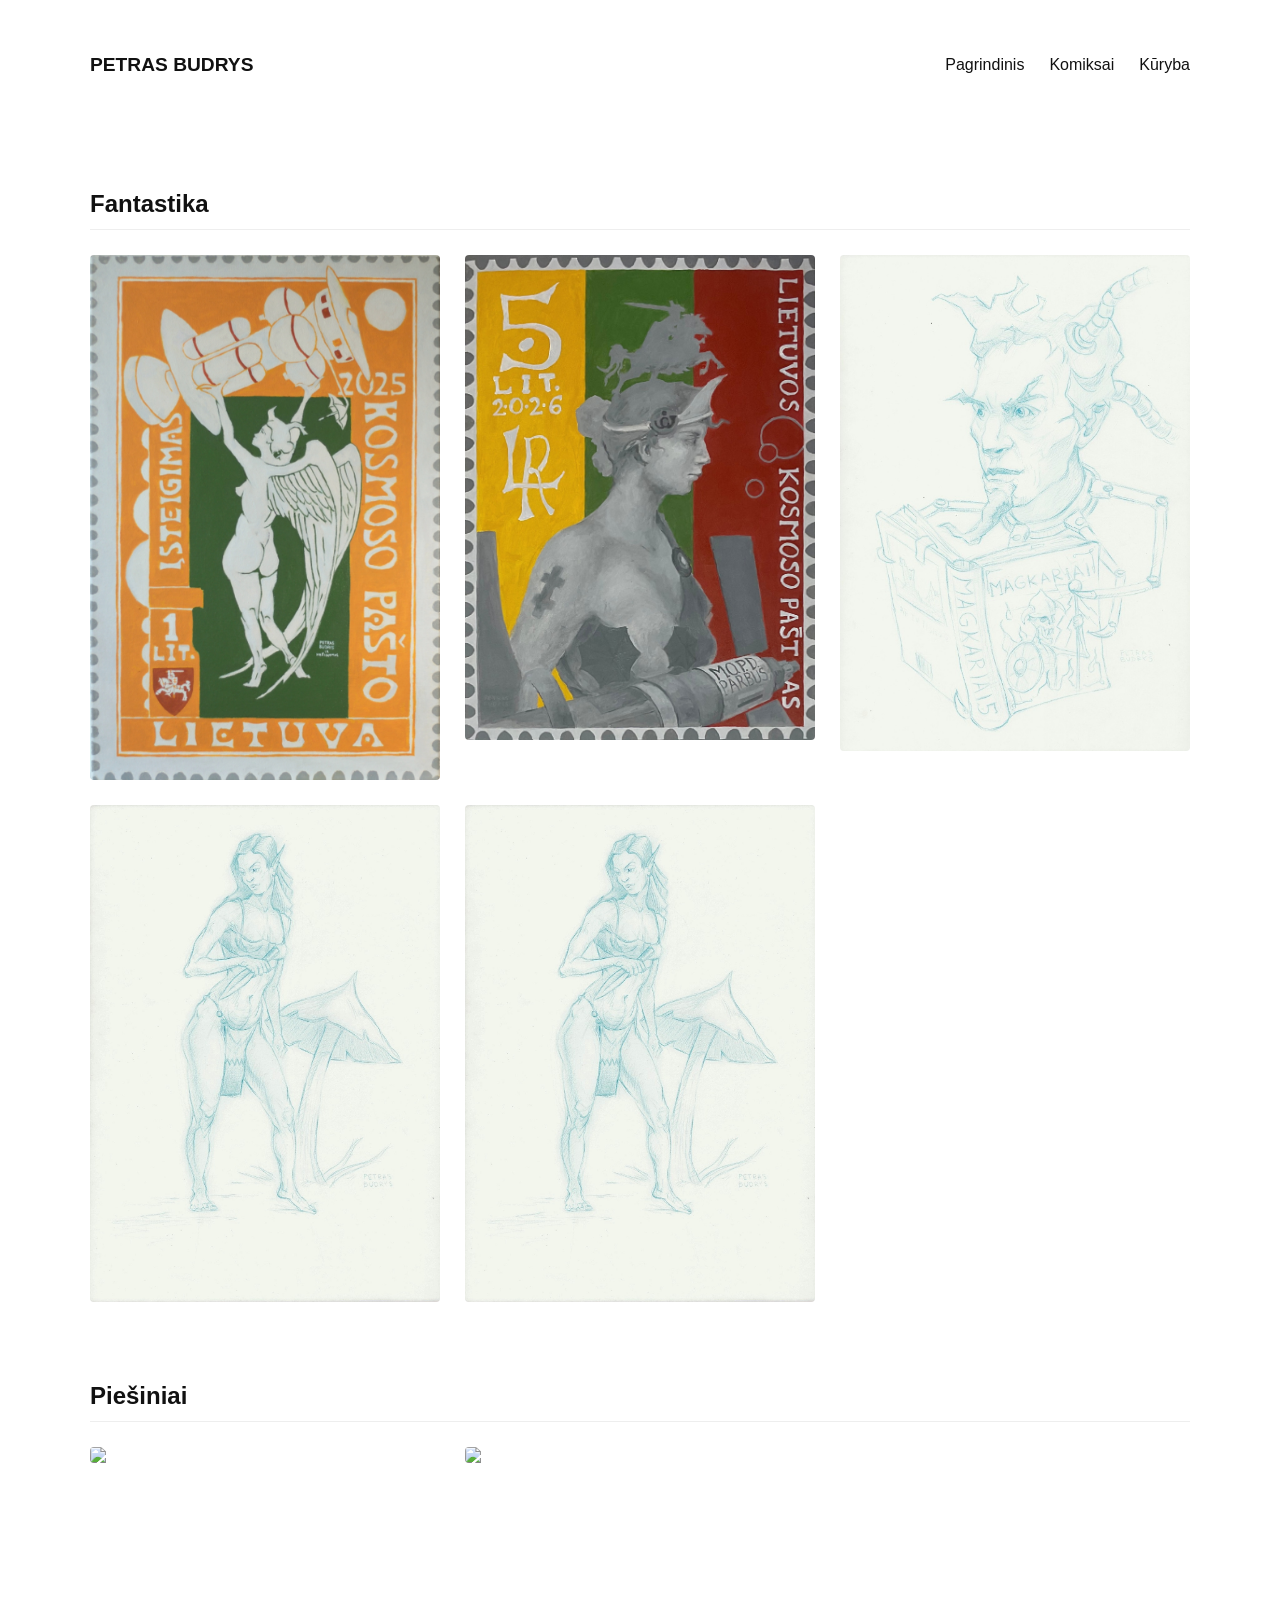
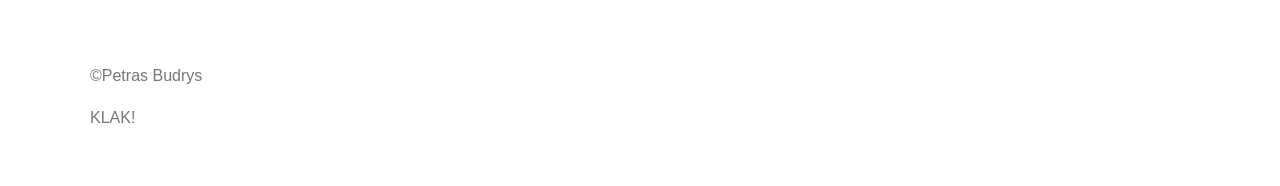
==== artwork.html @ 2ef6b4e8 "Update artwork.html" ====
<!DOCTYPE html>
<html lang="lt">
<head>
  <meta charset="UTF-8" />
  <meta name="viewport" content="width=device-width, initial-scale=1.0" />
  <title>Kūryba</title>
  <link rel="stylesheet" href="style.css" />
</head>
<body>

  <div id="header-placeholder"></div>

  <main>
    <section class="work-section">
      <h2 class="section-title">Fantastika</h2>
      <div class="image-grid">
        <img src="images/fantastika1.jpg">
        <img src="images/fantastika2.jpg">
        <img src="images/fantastika3.jpg">
        <img src="images/fantastika4.jpg">
        <img src="images/fantastika4.jpg">
      </div>
    </section>

    <section class="work-section">
      <h2 class="section-title">Piešiniai</h2>
      <div class="image-grid">
        <img src="images/piesinys1.jpg">
        <img src="images/piesinys2.jpg">
      </div>
    </section>
  </main>

  <div id="footer-placeholder"></div>

  <script src="script.js"></script>
</body>
</html>
---- style.css ----
/* ==================================================
GLOBAL RESET
================================================== */

{
box-sizing: border-box;
}

html {
scroll-behavior: smooth;
}

body {
margin: 0;
padding: 0;
background: #ffffff;
color: #111111;
font-family: Arial, Helvetica, sans-serif;
line-height: 1.6;
}

img {
max-width: 100%;
}

/* ==================================================
SHARED PAGE WIDTH
================================================== */

header,
#site-header,
main,
footer {
width: min(1100px, calc(100% - 60px));
margin-left: auto;
margin-right: auto;
}

/* ==================================================
HEADER
================================================== */

header,
#site-header {
min-height: 80px;
padding: 25px 0;

display: flex;
justify-content: space-between;
align-items: center;


}

.logo {
color: #111111;
text-decoration: none;
font-weight: bold;
font-size: 1.2rem;
}

nav {
display: flex;
align-items: center;
gap: 25px;
}

nav a {
color: #111111;
text-decoration: none;
}

nav a:hover {
text-decoration: underline;
}

/* ==================================================
MAIN CONTENT
================================================== */

main {
padding-top: 60px;
padding-bottom: 80px;
}

/* ==================================================
TYPOGRAPHY
================================================== */

h1,
h2,
h3 {
line-height: 1.2;
}

h1 {
font-size: 42px;
margin-top: 0;
margin-bottom: 30px;
}

h2 {
font-size: 28px;
margin-top: 0;
}

p {
margin-top: 0;
}

/* ==================================================
LANDING PAGE
================================================== */

.intro {
max-width: 700px;
margin-bottom: 100px;
}

.intro h1 {
margin-bottom: 20px;
}

.intro p {
font-size: 20px;
margin-bottom: 15px;
}

.intro p:last-child {
margin-bottom: 0;
}

.intro a {
color: inherit;
}

/* ==================================================
NEWSLETTER
================================================== */

.newsletter {
width: 100%;
max-width: 650px;
margin-bottom: 100px;
}

.newsletter h2 {
margin-bottom: 15px;
}

.newsletter p {
margin-bottom: 25px;
}

/* ==================================================
SUPPORT / KO-FI
================================================== */

.support {
width: 100%;
max-width: 650px;
margin-bottom: 80px;
}

.support h2 {
margin-bottom: 25px;
}

.kofi-button {
display: flex;
align-items: center;
justify-content: flex-start;
margin-bottom: 25px;
}

.kofi-embed-wrapper {
width: 100%;
margin-top: 25px;
overflow: hidden;
}

.kofi-embed-wrapper iframe {
display: block;
width: 100%;
height: 712px;
border: none;
}

/* ==================================================
COMICS PAGE
================================================== */
/* COMICS */

/* COMICS */

.comic {
    margin-bottom: 80px;
    padding-bottom: 60px;
    border-bottom: 1px solid #eeeeee;
}

.comic:last-child {
    border-bottom: none;
    margin-bottom: 40px;
}

.comic-intro {
    display: flex;
    gap: 40px;
    align-items: start;
    margin-bottom: 30px;
}

/* Kept cover at 220px */
.comic-cover {
    width: 220px;
    max-width: 100%;
    height: auto;
    display: block;
    border-radius: 4px;
}

.comic-info h2 {
    margin-top: 0;
    margin-bottom: 10px;
}

.comic-info p {
    margin: 4px 0;
    color: #444444;
}

.comic h3 {
    font-size: 1.0rem;
    margin-bottom: 15px;
    color: #666666;
}

/* Sample pages set to 70% of cover size (~154px) */
.comic-pages {
    display: flex;
    flex-wrap: wrap;
    gap: 15px;
}

.comic-pages img {
    width: 154px; /* Exactly 70% of 220px cover */
    max-width: 100%;
    height: auto;
    display: block;
    border-radius: 3px;
}

/* Mobile responsive */
@media (max-width: 600px) {
    .comic-intro {
        flex-direction: column;
        gap: 20px;
    }

    .comic-pages img {
        width: 130px;
    }
}

/* ==================================================
ARTWORK PAGE
================================================== */

/* ==================================================
   ARTWORK PAGE
================================================== */

.work-section {
    width: 100%;
    margin: 0 0 80px;
}

.section-title {
    width: 100%;
    font-size: 1.5rem;
    font-weight: 600;
    margin: 0 0 25px;
    padding-bottom: 10px;
    border-bottom: 1px solid #eeeeee;
}

.image-grid {
    width: 100%;
    display: grid;
    grid-template-columns: repeat(3, minmax(0, 1fr));
    gap: 25px;
}

.image-grid img {
    width: 100%;
    height: auto;
    display: block;
    object-fit: cover;
    border-radius: 4px;
    transition: opacity 0.2s ease;
}

.image-grid img:hover {
    opacity: 0.85;
}


/* ==================================================
FOOTER
================================================== */

footer {
padding-top: 40px;
padding-bottom: 40px;
color: #777777;
}

/* ==================================================
TABLET
================================================== */

@media (max-width: 900px) {

header,
#site-header,
main,
footer {
    width: min(100% - 40px, 700px);
}

main {
    padding-top: 50px;
    padding-bottom: 60px;
}

.comic-intro {
    grid-template-columns: minmax(220px, 350px) minmax(0, 1fr);
    gap: 40px;
}

.image-grid {
    grid-template-columns: repeat(2, minmax(0, 1fr));
}


}

/* ==================================================
MOBILE
================================================== */

@media (max-width: 700px) {

header,
#site-header {
    width: calc(100% - 30px);
    min-height: auto;
    padding: 20px 0;

    flex-direction: column;
    align-items: flex-start;
    gap: 15px;
}

nav {
    width: 100%;
    flex-wrap: wrap;
    gap: 10px 18px;
}

main {
    width: calc(100% - 30px);
    padding-top: 40px;
    padding-bottom: 50px;
}

footer {
    width: calc(100% - 30px);
}

h1 {
    font-size: 34px;
    margin-bottom: 25px;
}

h2 {
    font-size: 25px;
}

.intro {
    margin-bottom: 70px;
}

.intro p {
    font-size: 18px;
}

.newsletter {
    margin-bottom: 70px;
}

.support {
    margin-bottom: 50px;
}

.comic-intro {
    grid-template-columns: 1fr;
    gap: 30px;
    margin-bottom: 45px;
}

.comic-cover {
    max-width: 500px;
}

.comic-pages {
    grid-template-columns: 1fr;
    gap: 20px;
}

.image-grid {
    grid-template-columns: repeat(2, minmax(0, 1fr));
    gap: 12px;
}


}

/* ==================================================
SMALL PHONES
================================================== */

@media (max-width: 450px) {

header,
#site-header,
main,
footer {
    width: calc(100% - 24px);
}

nav {
    gap: 8px 15px;
}

h1 {
    font-size: 30px;
}

.image-grid {
    grid-template-columns: 1fr;
    gap: 15px;
}

.kofi-embed-wrapper iframe {
    height: 650px;
}


}
img {
  image-orientation: from-image;
}
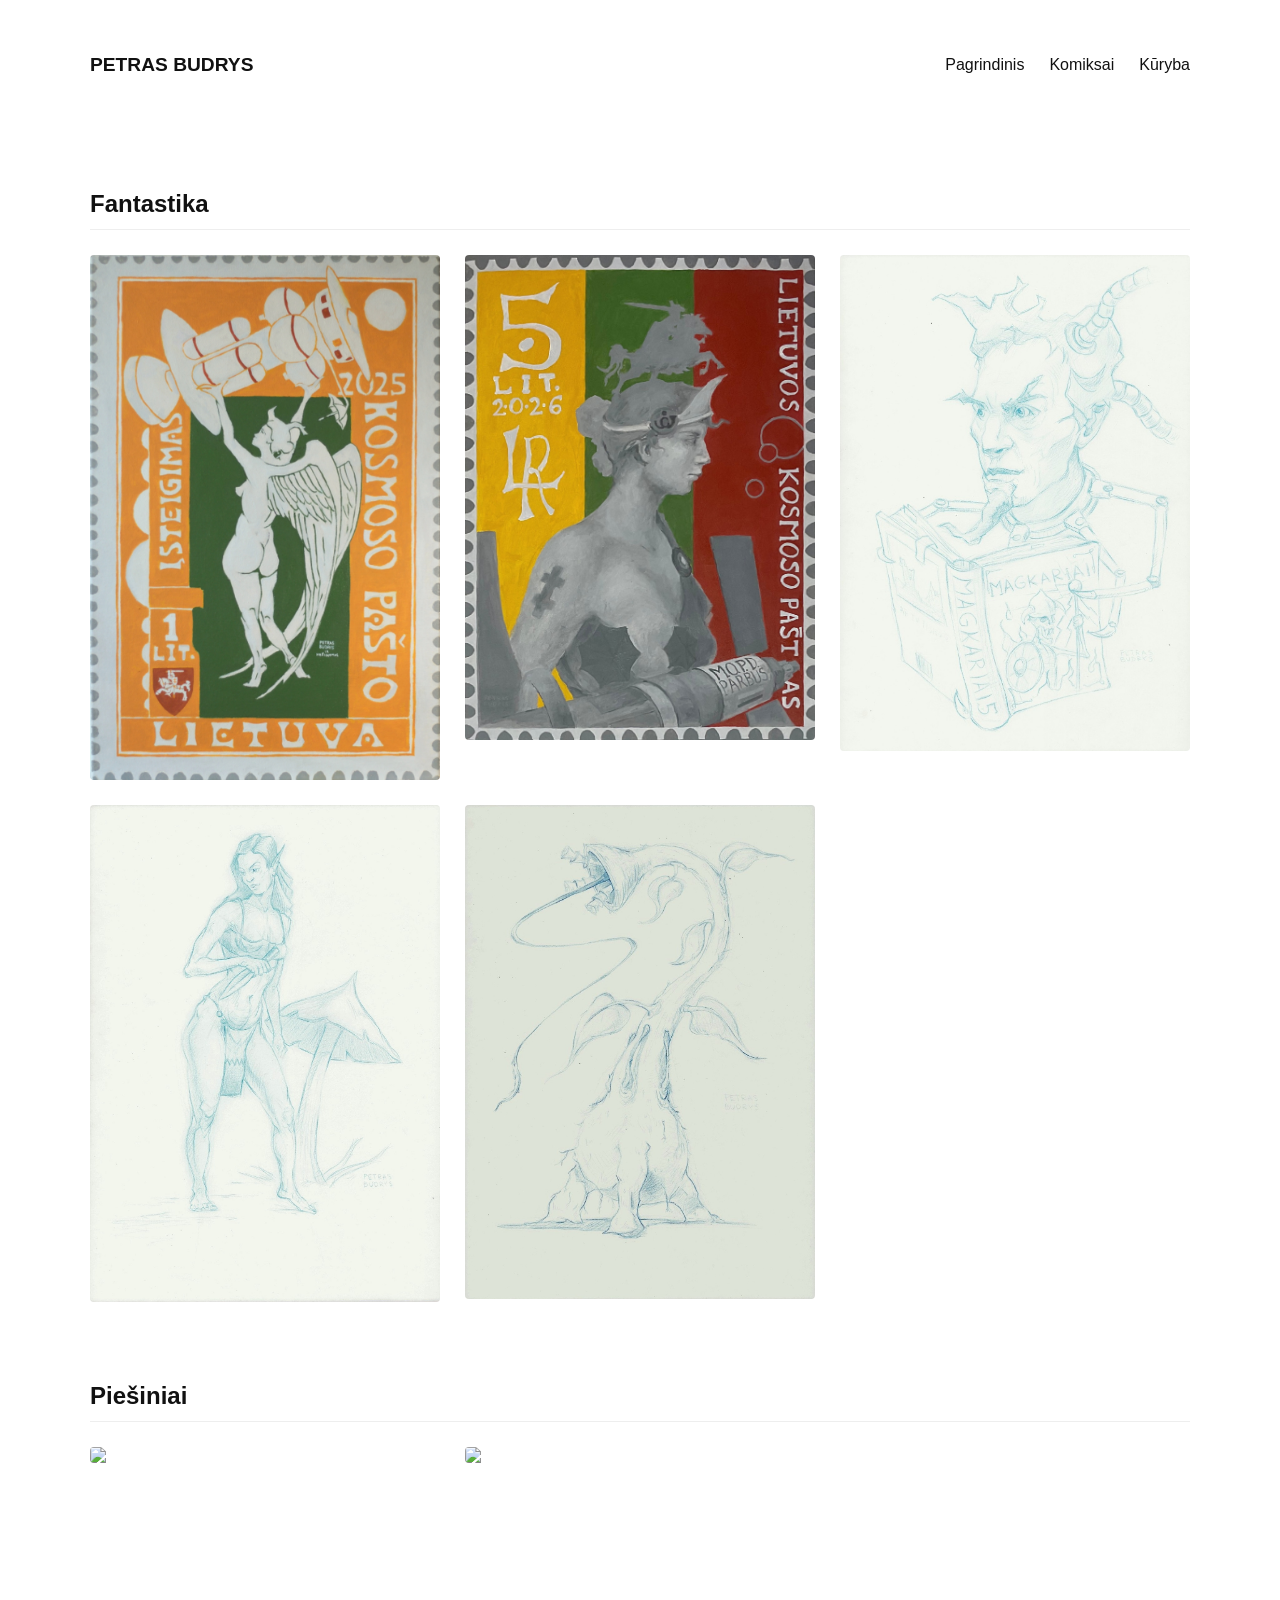
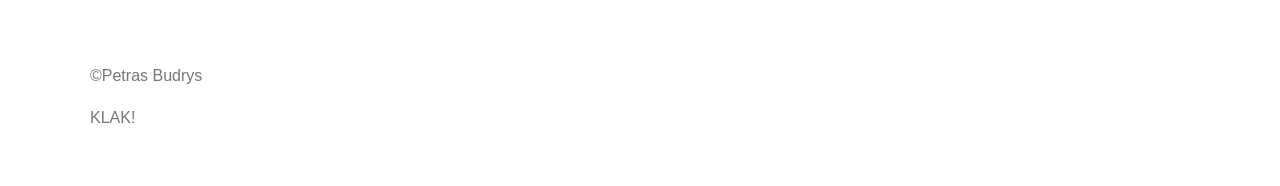
==== commit e6b18c66: "Replace duplicate image with a new image" ====
--- a/artwork.html
+++ b/artwork.html
@@ -18,7 +18,7 @@
         <img src="images/fantastika2.jpg">
         <img src="images/fantastika3.jpg">
         <img src="images/fantastika4.jpg">
-        <img src="images/fantastika4.jpg">
+        <img src="images/fantastika5.jpg">
       </div>
     </section>
 
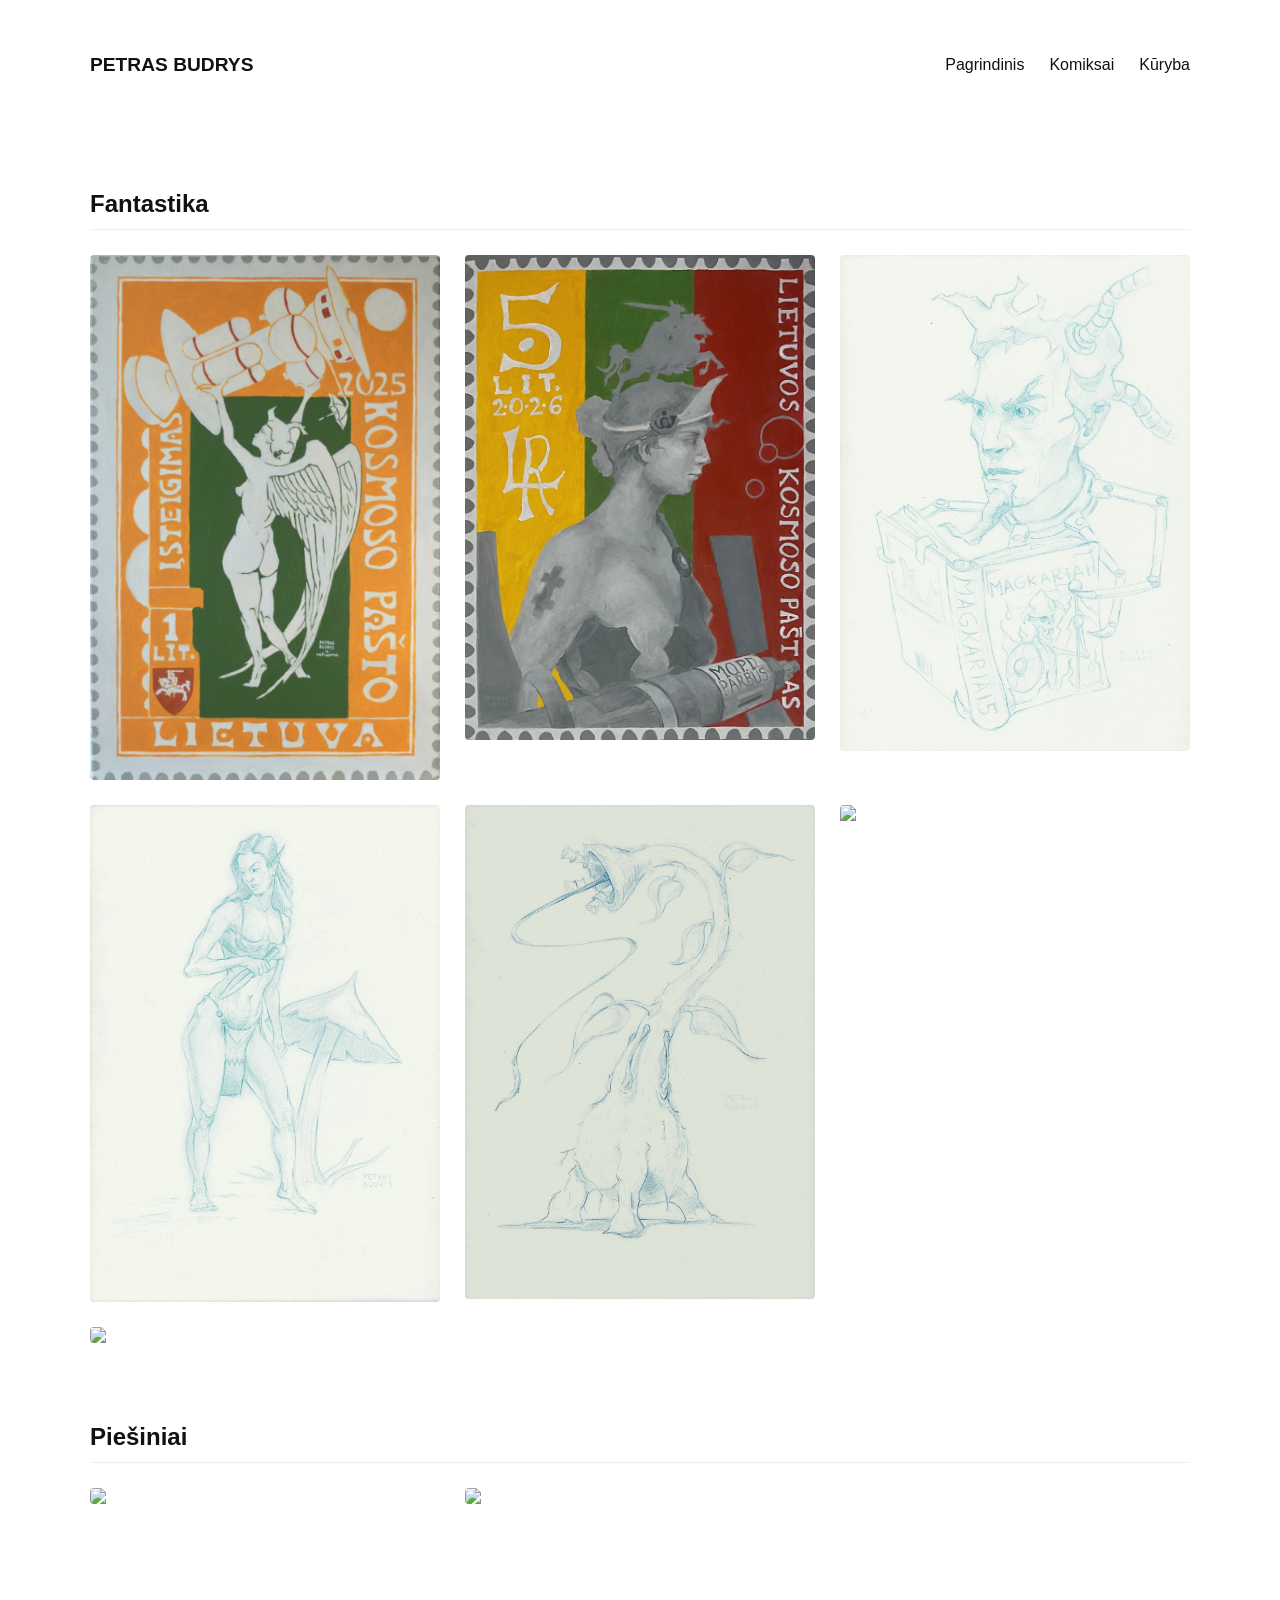
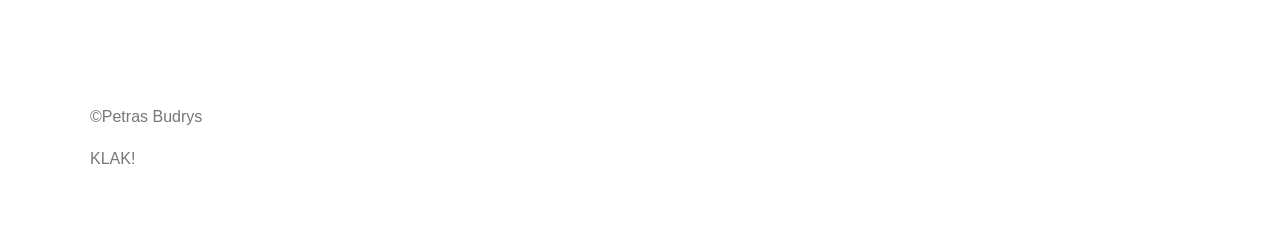
==== commit 3a7c7ce1: "Update artwork.html" ====
--- a/artwork.html
+++ b/artwork.html
@@ -19,6 +19,8 @@
         <img src="images/fantastika3.jpg">
         <img src="images/fantastika4.jpg">
         <img src="images/fantastika5.jpg">
+        <img src="images/fantastika6.jpg">
+        <img src="images/fantastika7.jpg">
       </div>
     </section>
 
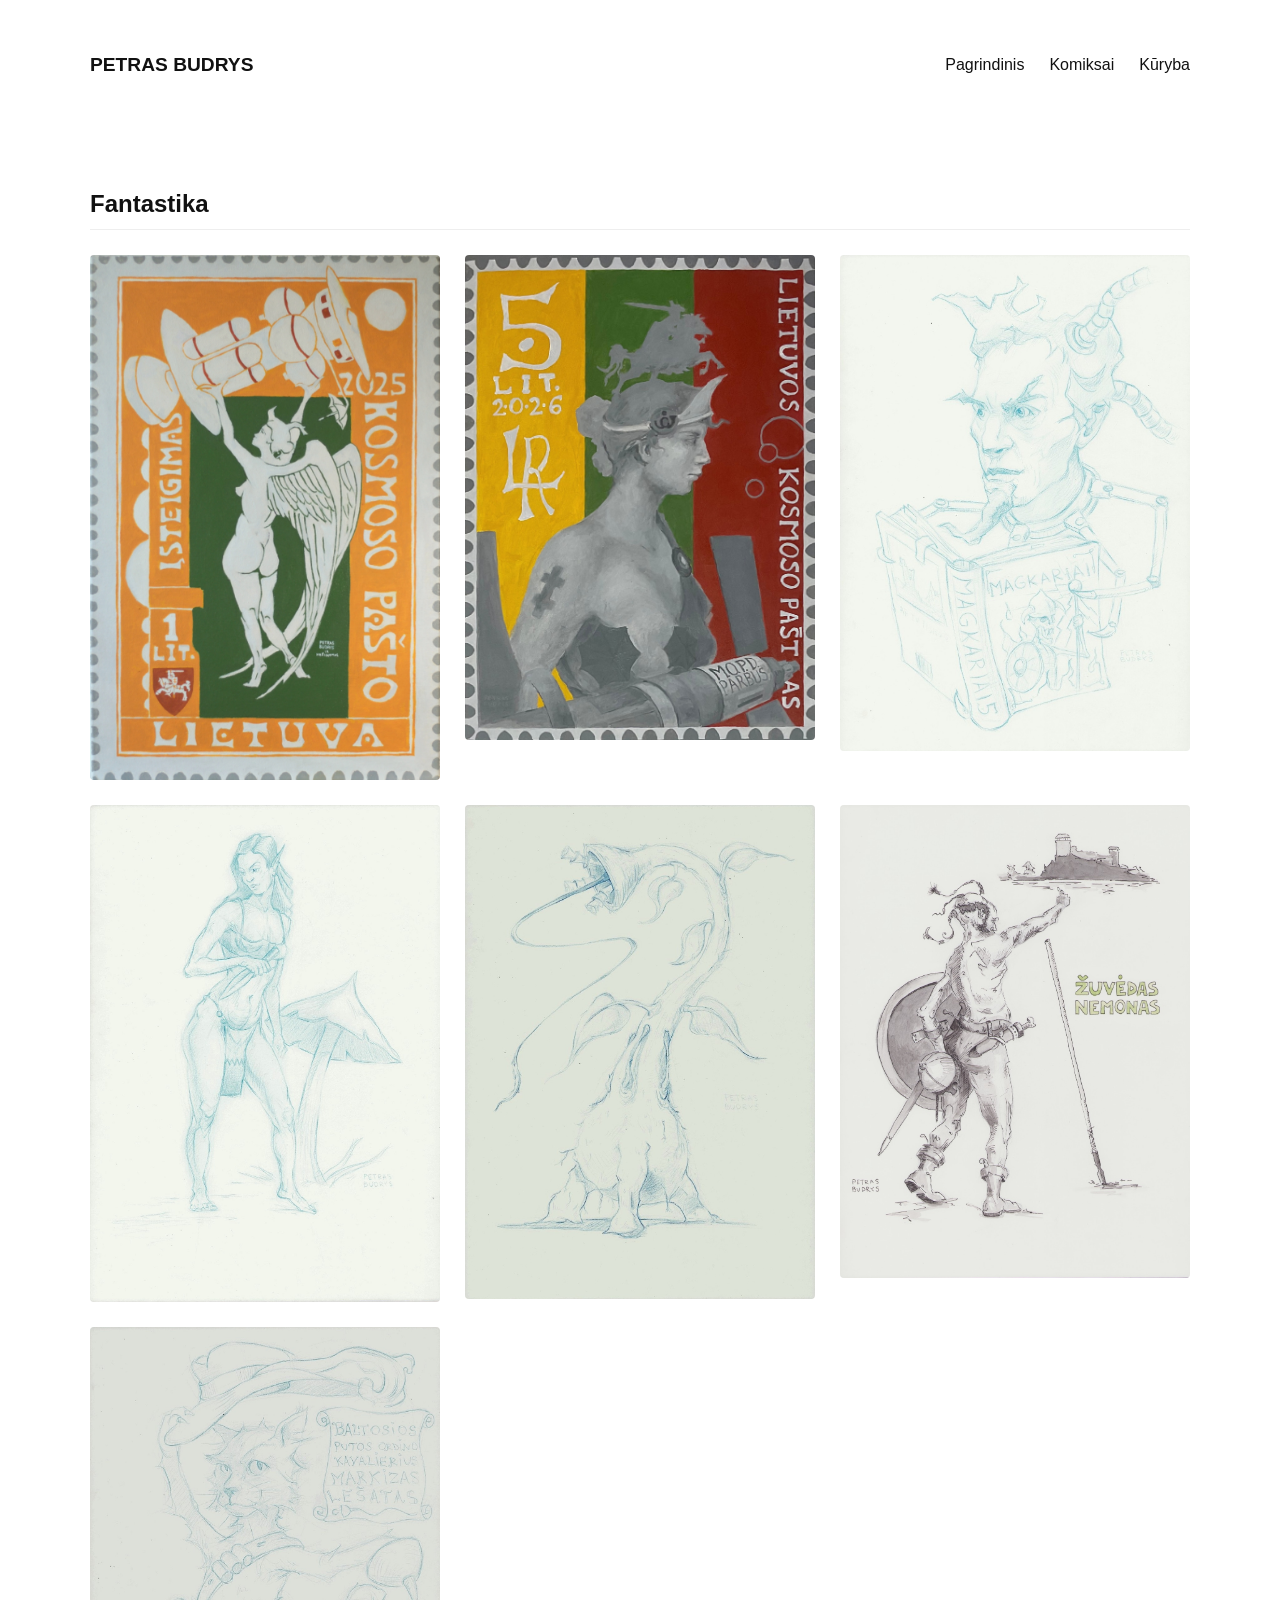
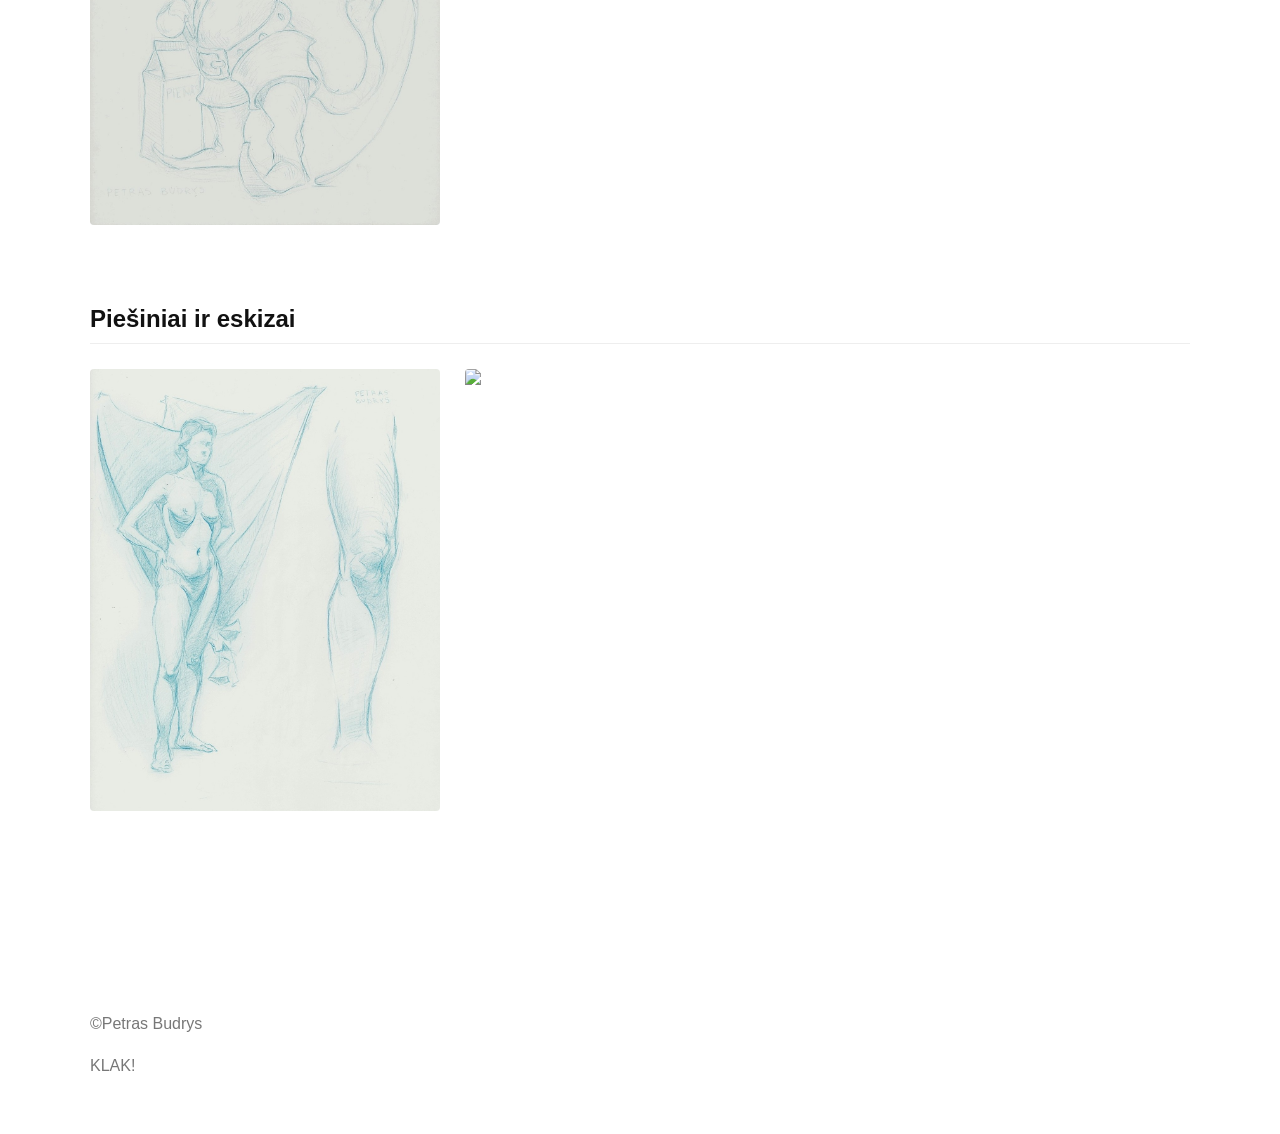
==== commit 02d18c74: "Update artwork.html" ====
--- a/artwork.html
+++ b/artwork.html
@@ -25,7 +25,7 @@
     </section>
 
     <section class="work-section">
-      <h2 class="section-title">Piešiniai</h2>
+      <h2 class="section-title">Piešiniai ir eskizai</h2>
       <div class="image-grid">
         <img src="images/piesinys1.jpg">
         <img src="images/piesinys2.jpg">
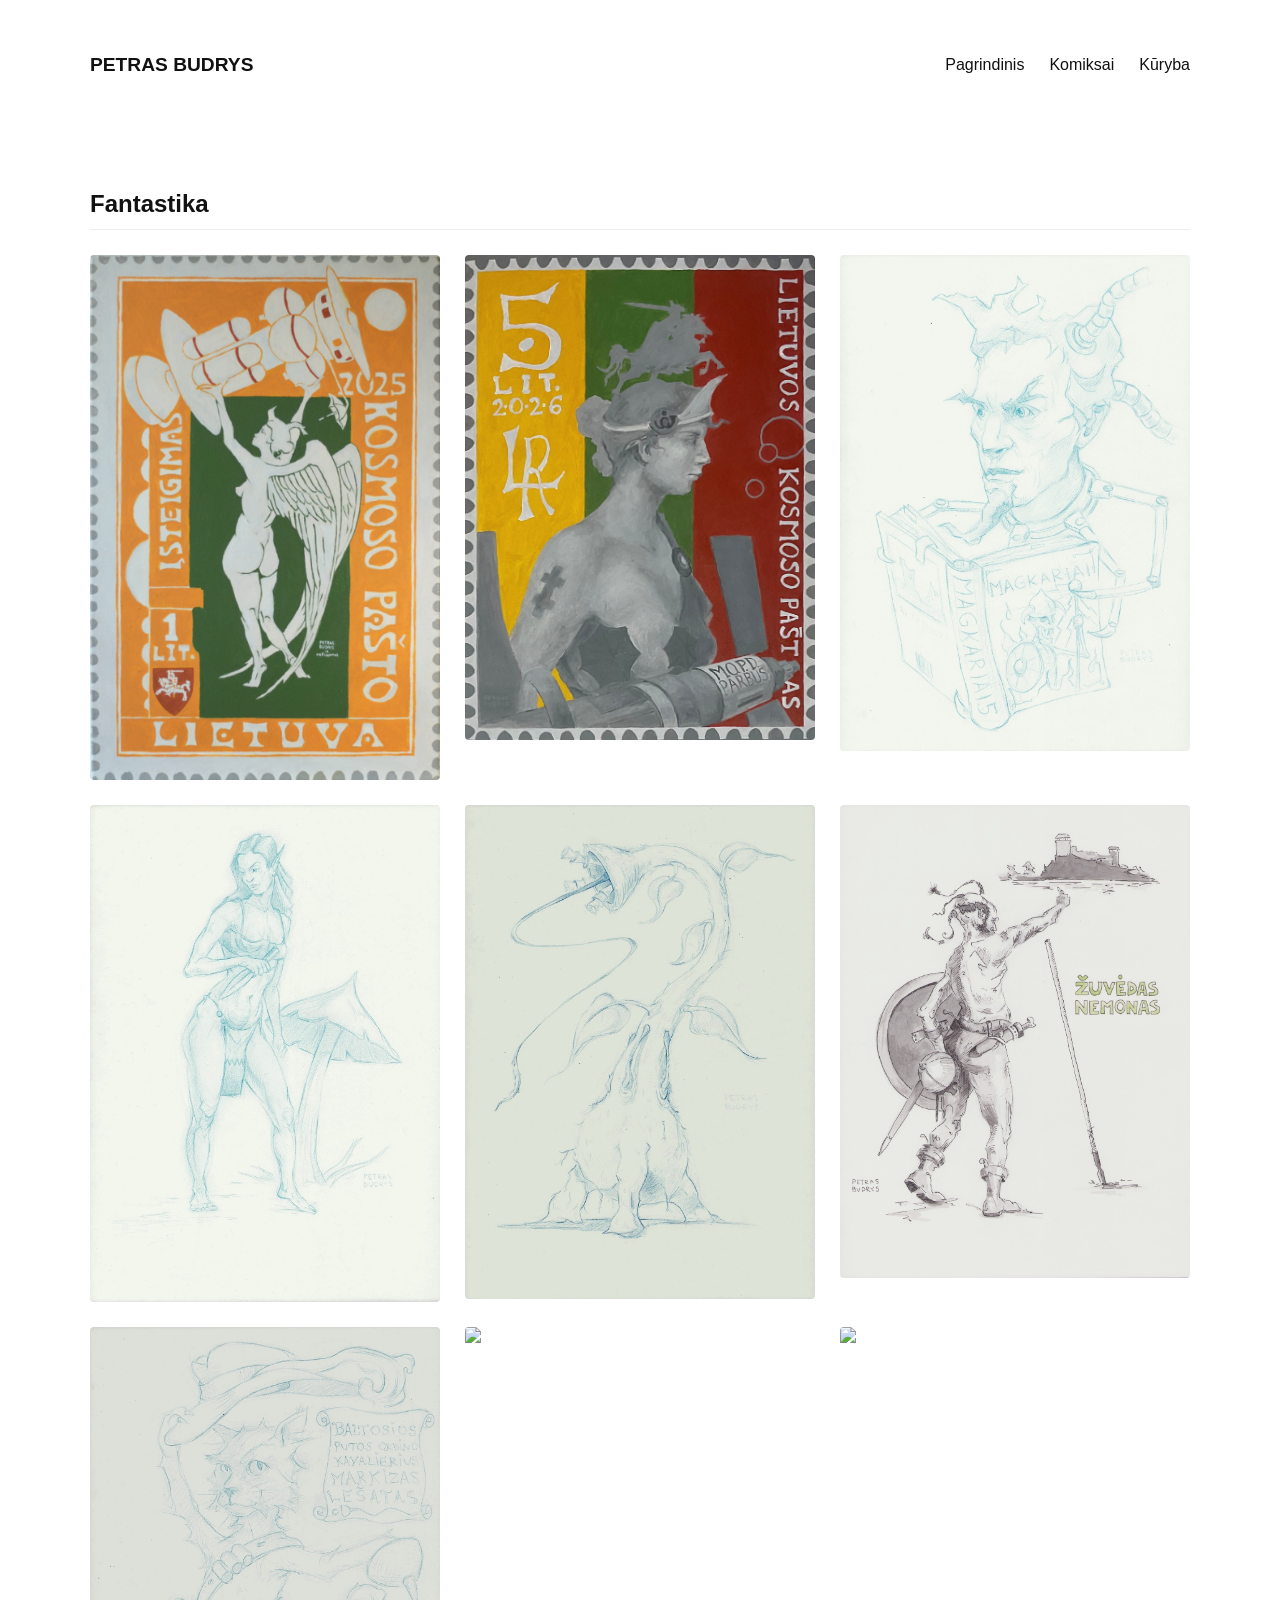
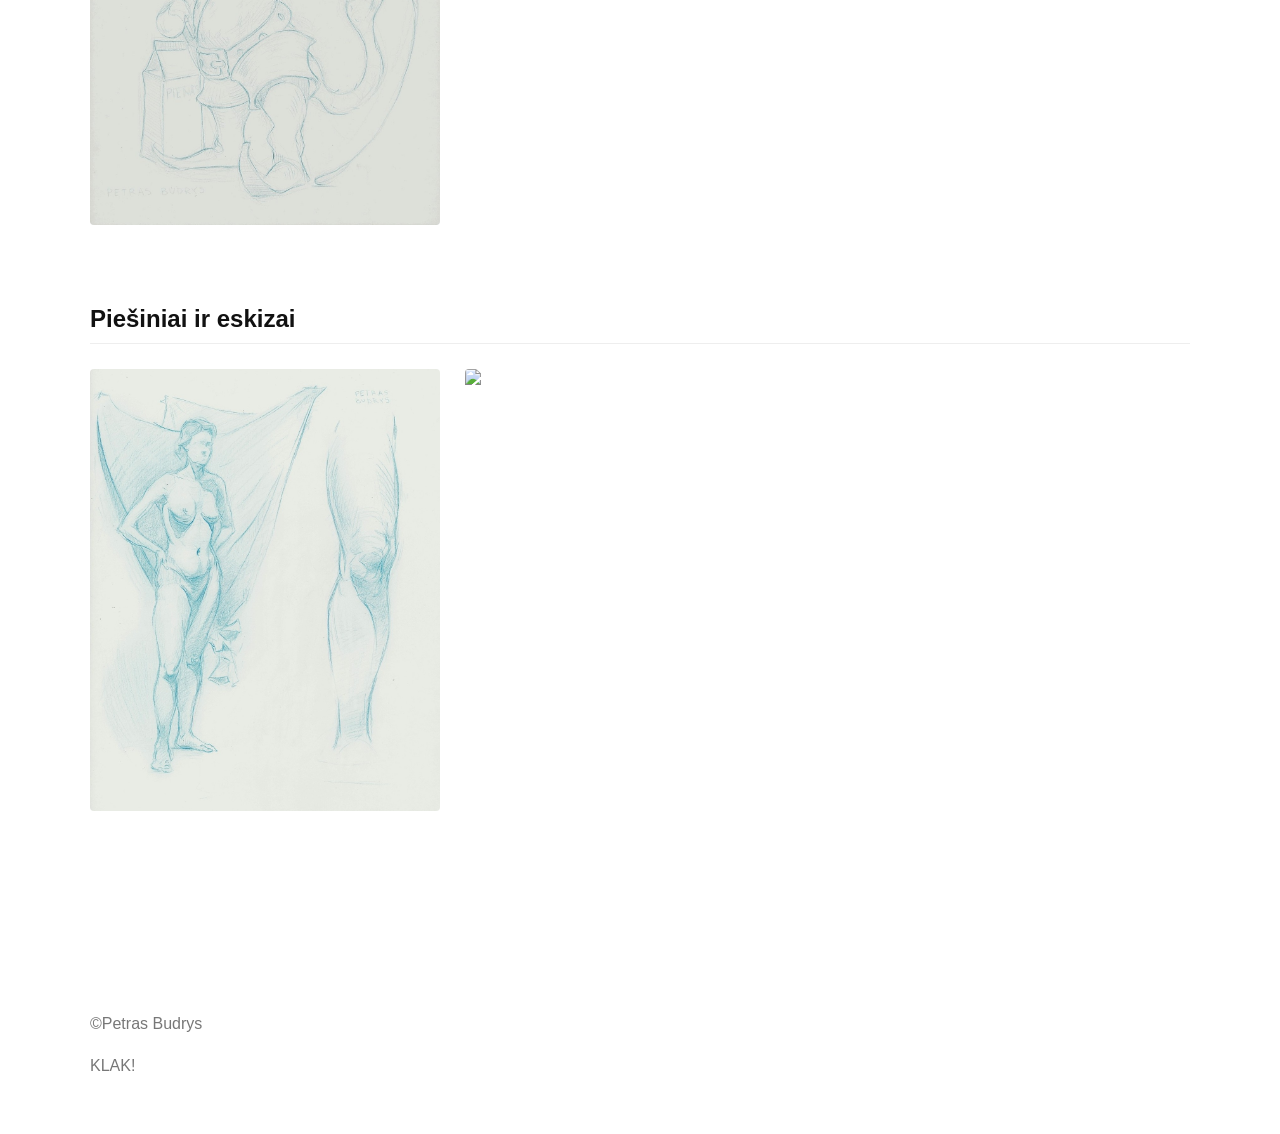
==== commit 10429303: "Update artwork.html" ====
--- a/artwork.html
+++ b/artwork.html
@@ -21,6 +21,8 @@
         <img src="images/fantastika5.jpg">
         <img src="images/fantastika6.jpg">
         <img src="images/fantastika7.jpg">
+        <img src="images/fantastika8.jpg">
+        <img src="images/fantastika9.jpg">
       </div>
     </section>
 
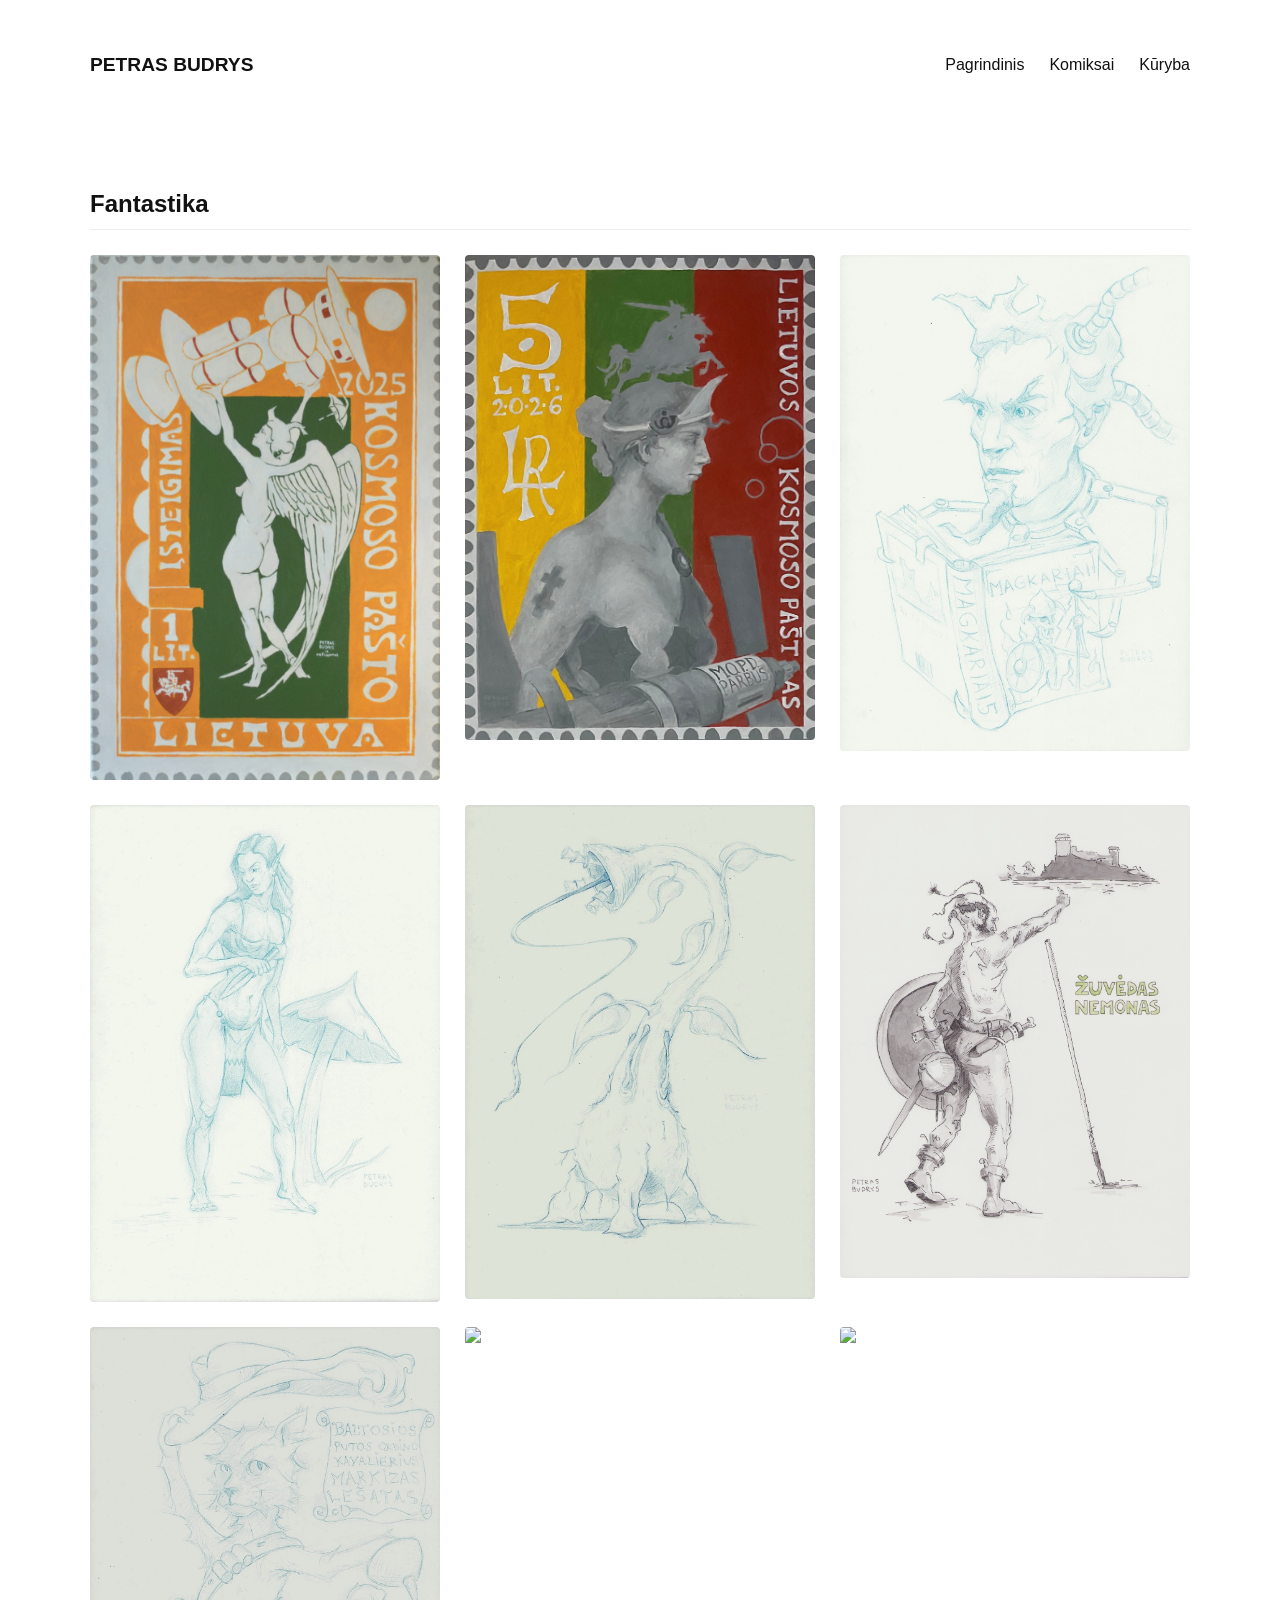
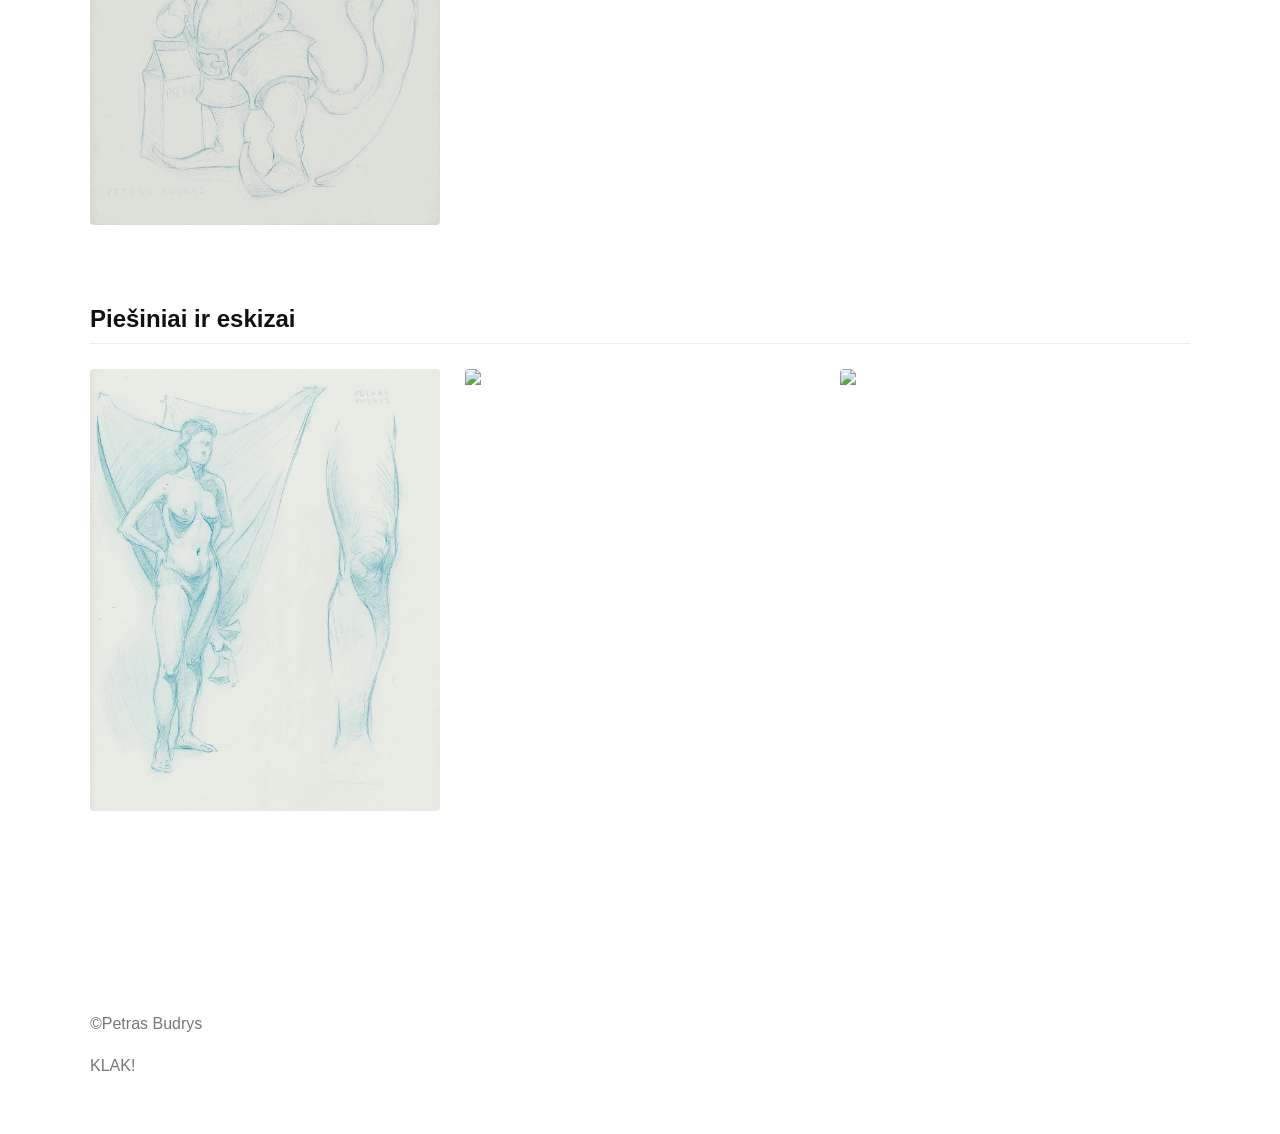
==== commit 0ad09d29: "Update artwork.html" ====
--- a/artwork.html
+++ b/artwork.html
@@ -31,6 +31,7 @@
       <div class="image-grid">
         <img src="images/piesinys1.jpg">
         <img src="images/piesinys2.jpg">
+         <img src="images/piesinys3.jpg">
       </div>
     </section>
   </main>
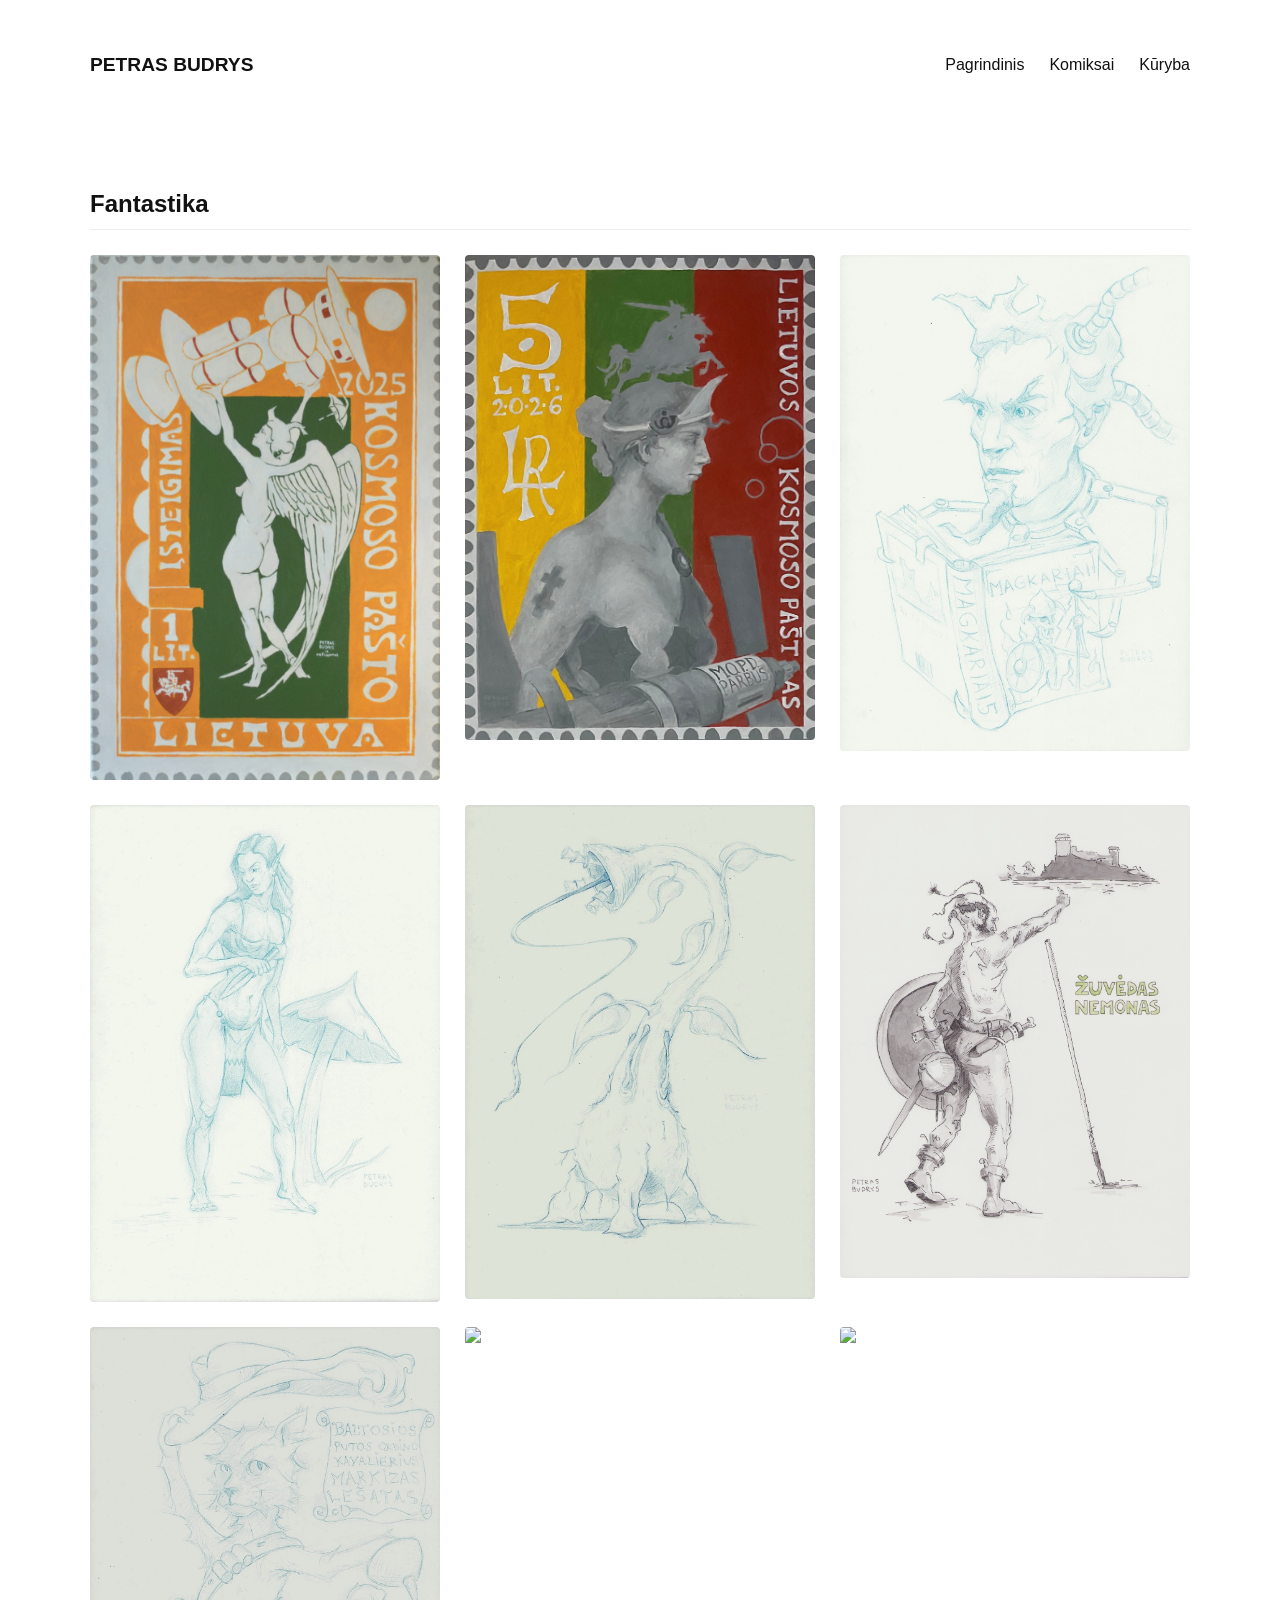
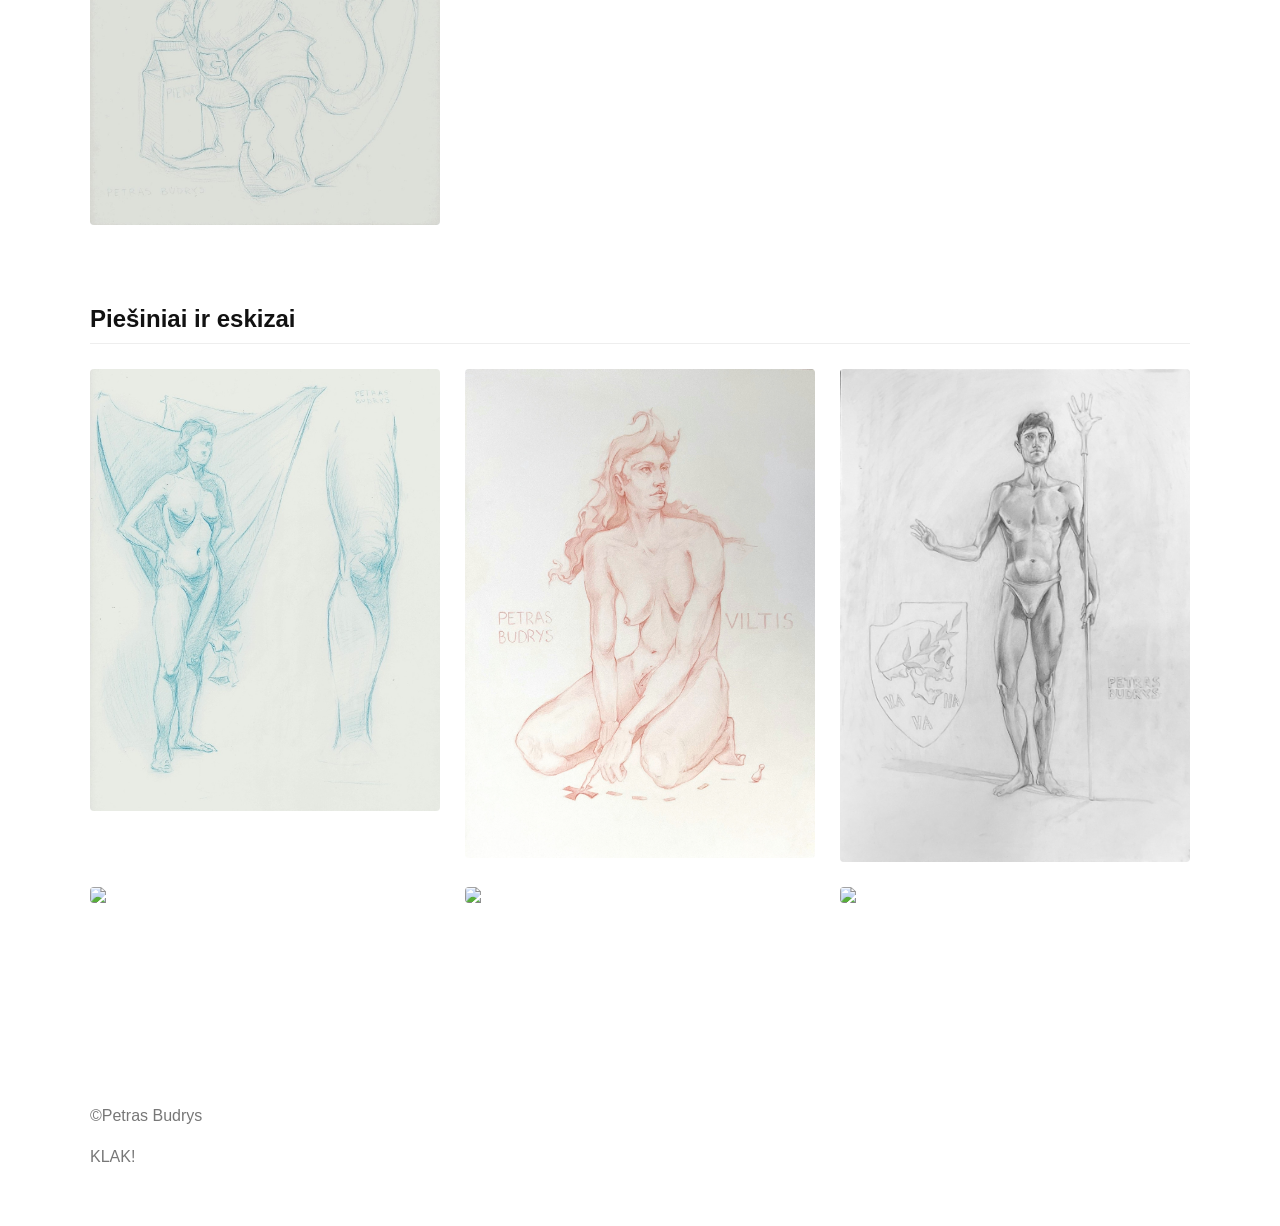
==== commit c83b9fc1: "Update artwork.html" ====
--- a/artwork.html
+++ b/artwork.html
@@ -32,6 +32,9 @@
         <img src="images/piesinys1.jpg">
         <img src="images/piesinys2.jpg">
          <img src="images/piesinys3.jpg">
+         <img src="images/piesinys4.jpg">
+        <img src="images/piesinys5.jpg">
+         <img src="images/piesinys6.jpg">
       </div>
     </section>
   </main>
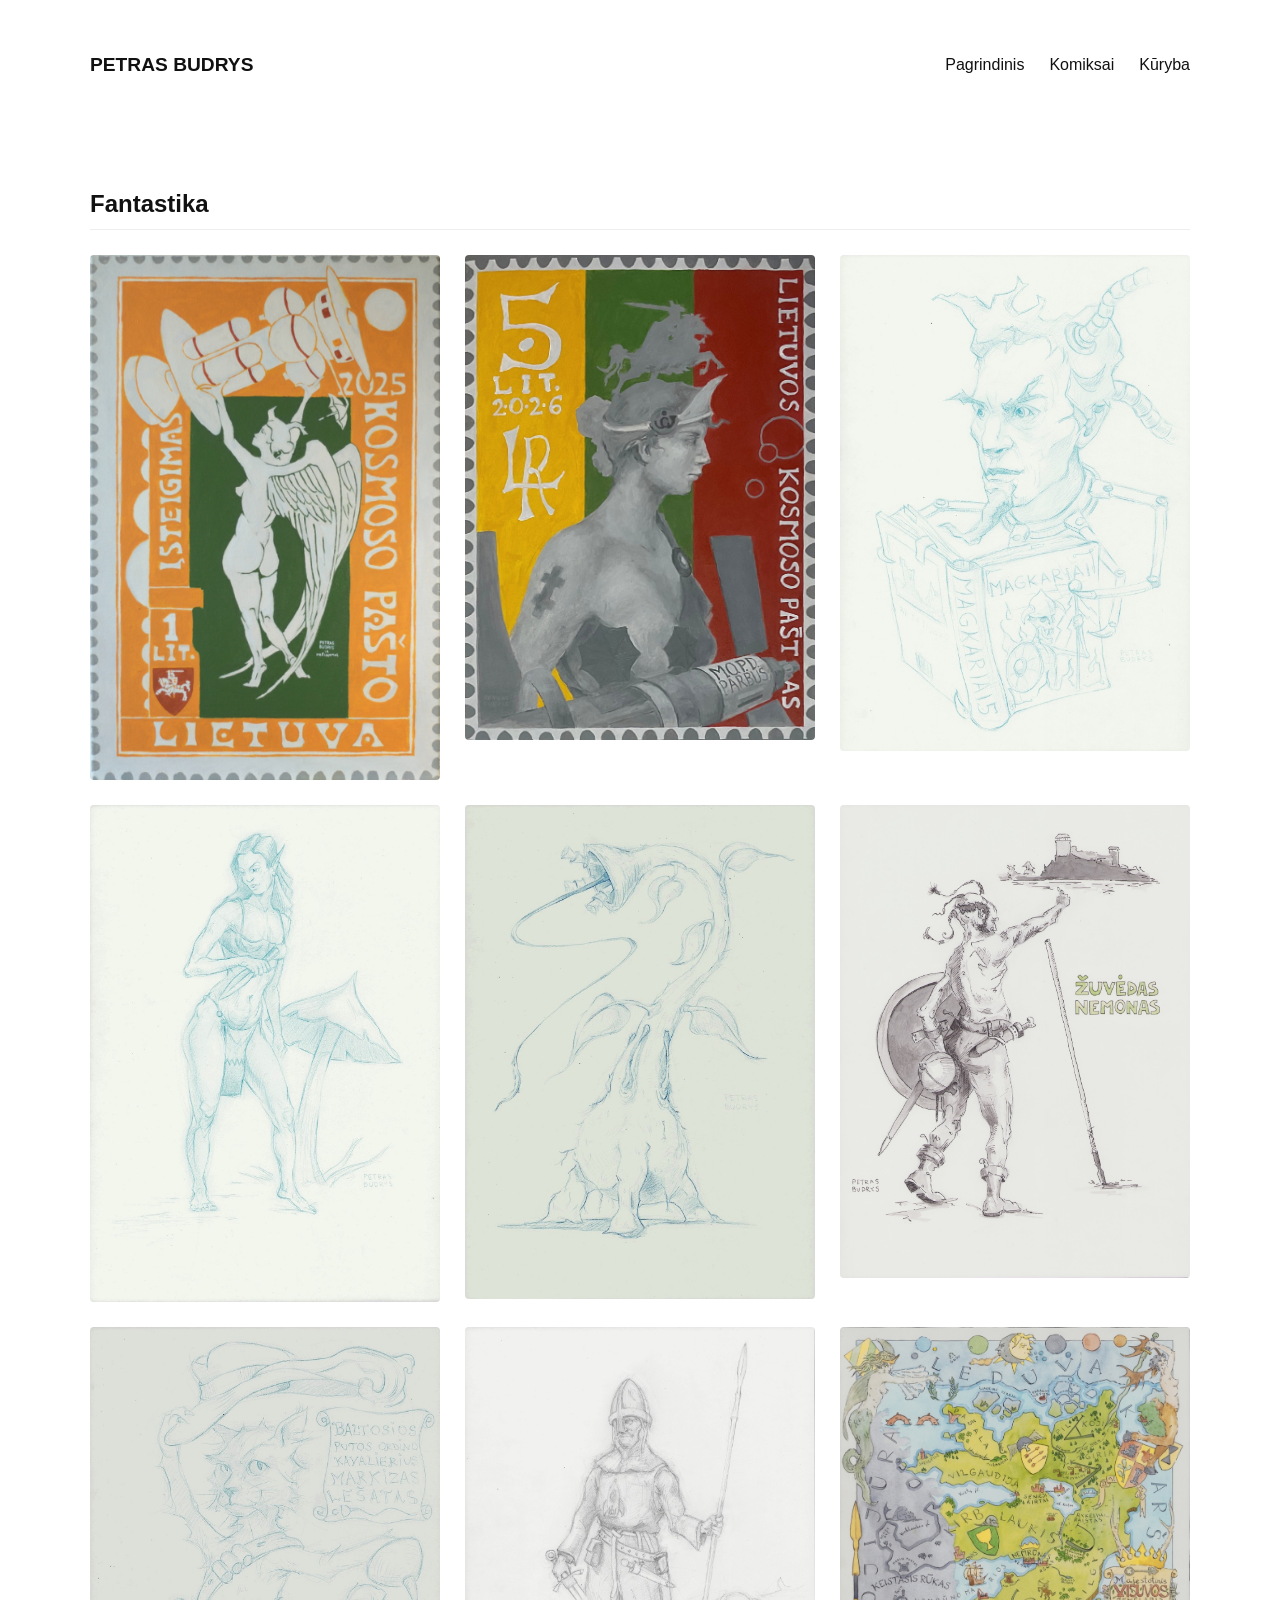
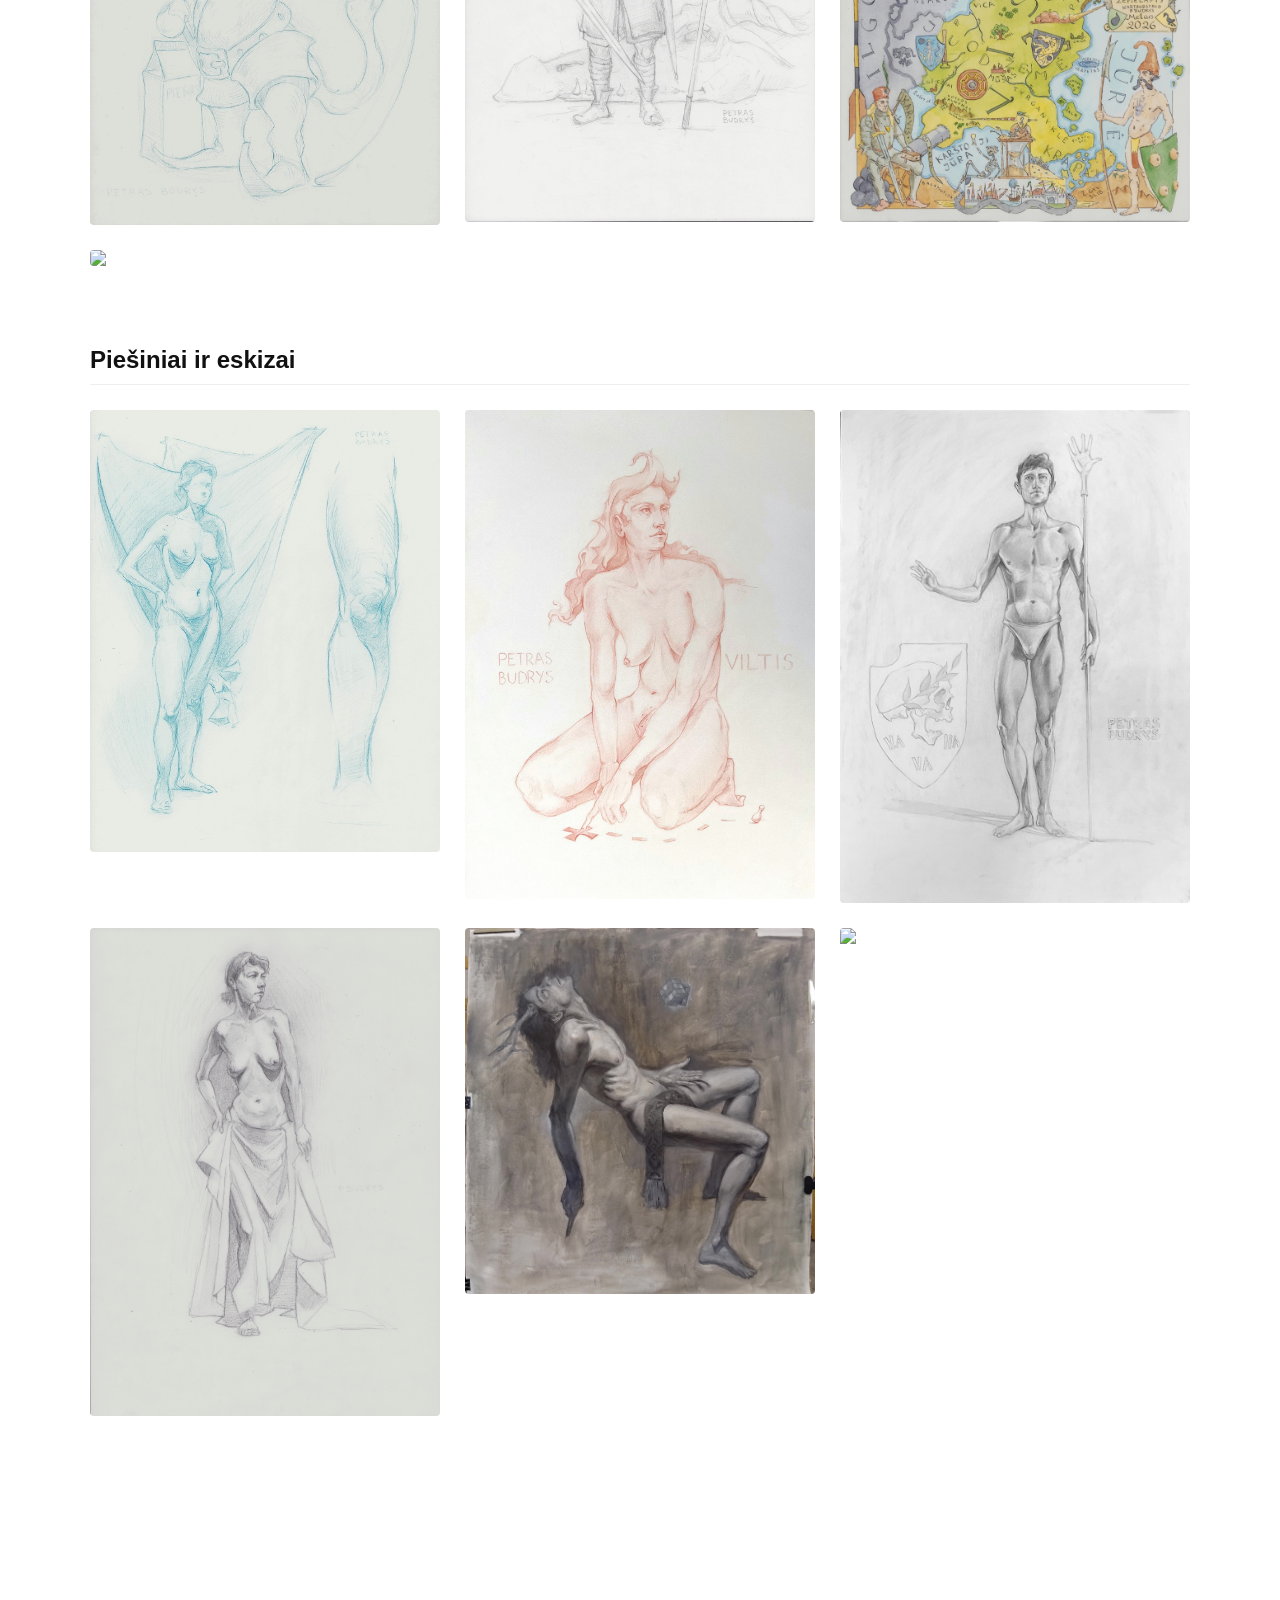
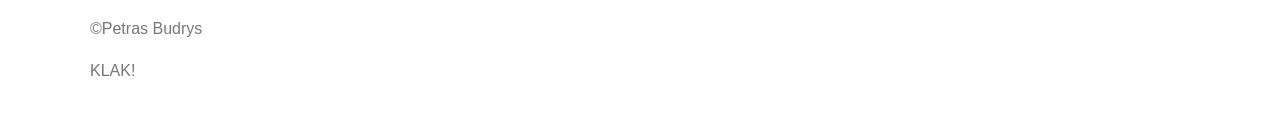
==== commit 597e8a11: "Add image fantastika10 to artwork.html" ====
--- a/artwork.html
+++ b/artwork.html
@@ -23,6 +23,7 @@
         <img src="images/fantastika7.jpg">
         <img src="images/fantastika8.jpg">
         <img src="images/fantastika9.jpg">
+        <img src="images/fantastika10.jpg">
       </div>
     </section>
 
